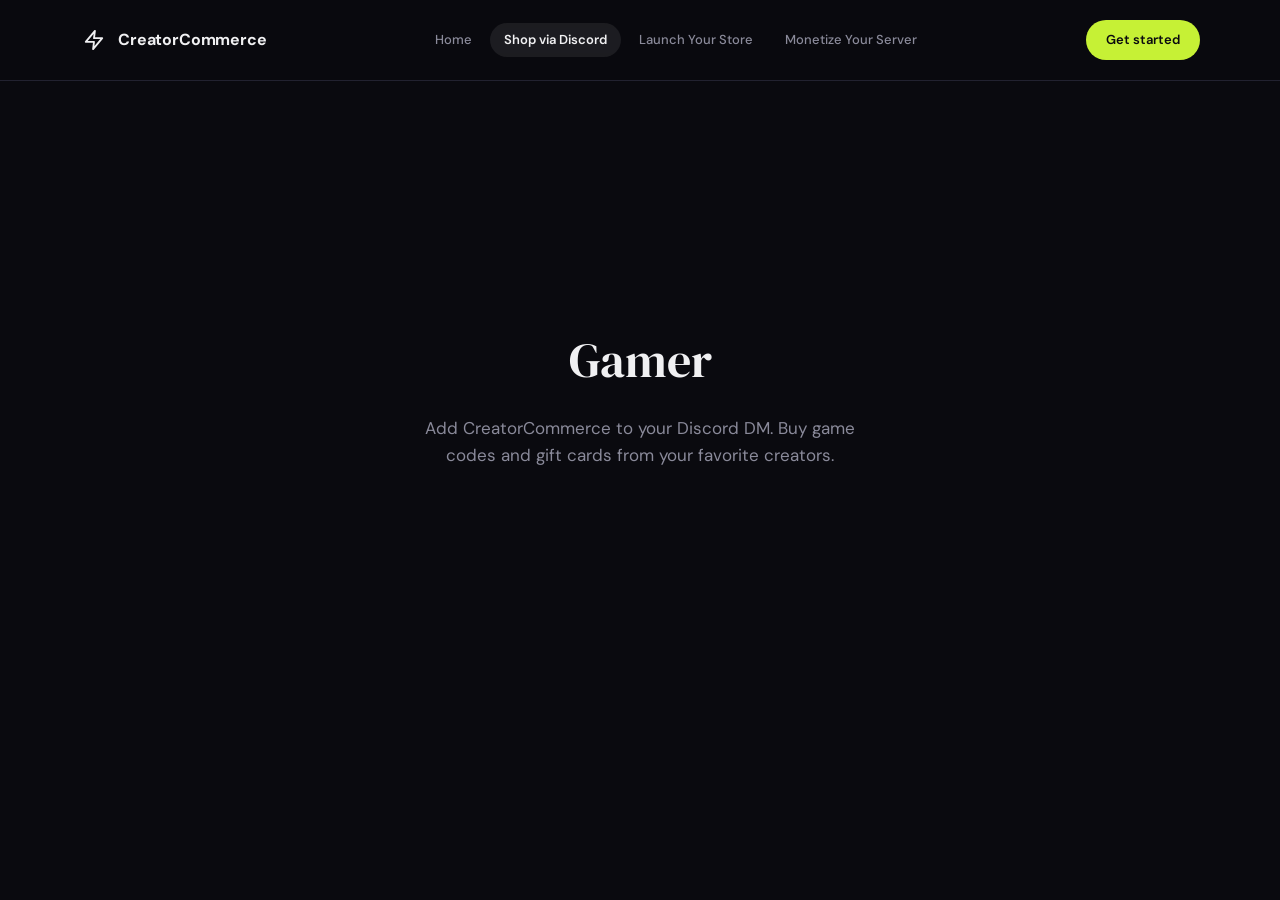
==== gamer.html @ 25c11d9e "Add multi-page navigation with mobile menu and placeholder pages Update nav to link across 4 pages (" ====
<!DOCTYPE html>
<html lang="en">
<head>
  <meta charset="UTF-8">
  <meta name="viewport" content="width=device-width, initial-scale=1.0">
  <title>Gamer — CreatorCommerce</title>
  <link rel="preconnect" href="https://fonts.googleapis.com">
  <link rel="preconnect" href="https://fonts.gstatic.com" crossorigin>
  <link href="https://fonts.googleapis.com/css2?family=DM+Sans:ital,wght@0,400;0,500;0,600;0,700;1,400&family=DM+Serif+Display&display=swap" rel="stylesheet">
  <style>
    *, *::before, *::after { box-sizing: border-box; margin: 0; padding: 0; }
    html { scroll-behavior: smooth; }
    img, svg, video { display: block; max-width: 100%; }
    button { cursor: pointer; border: none; background: none; font: inherit; color: inherit; }
    a { color: inherit; text-decoration: none; }

    :root {
      --bg: #0A0A0F; --surface: #141419; --dark: #0A0A0F;
      --text: #F0F0F2; --text-secondary: #8A8A9A; --text-muted: #55555F; --text-inverse: #0A0A0F;
      --accent: #C6F135; --accent-hover: #D4F85A; --accent-light: rgba(198,241,53,0.1);
      --border: #222230;
      --font-body: 'DM Sans', -apple-system, BlinkMacSystemFont, sans-serif;
      --font-display: 'DM Serif Display', Georgia, serif;
      --ease-out: cubic-bezier(0.16, 1, 0.3, 1);
      --radius-sm: 8px; --radius-md: 12px; --radius-full: 9999px;
    }
    body { font-family: var(--font-body); font-size: 16px; line-height: 1.6; color: var(--text); background: var(--bg); -webkit-font-smoothing: antialiased; }
    .container { max-width: 1200px; margin: 0 auto; padding: 0 24px; }
    @media (min-width: 768px) { .container { padding: 0 40px; } }

    /* NAV — dark (default) */
    .nav { --nav-bg: rgba(10,10,15,0.85); --nav-border: var(--border); --nav-text: var(--text-secondary); --nav-text-hover: var(--text); --nav-active-bg: rgba(255,255,255,0.08); --nav-brand-color: var(--text); --nav-toggle-color: var(--text); padding: 16px 0; position: sticky; top: 0; z-index: 100; background: var(--nav-bg); backdrop-filter: blur(16px); -webkit-backdrop-filter: blur(16px); border-bottom: 1px solid var(--nav-border); }
    .nav--light { --nav-bg: rgba(255,255,255,0.88); --nav-border: rgba(0,0,0,0.08); --nav-text: #555; --nav-text-hover: #111; --nav-active-bg: rgba(0,0,0,0.06); --nav-brand-color: #111; --nav-toggle-color: #111; }
    .nav-inner { display: flex; align-items: center; justify-content: space-between; height: 48px; }
    .nav-brand { display: flex; align-items: center; gap: 10px; }
    .nav-icon { width: 28px; height: 28px; display: flex; align-items: center; justify-content: center; color: var(--nav-brand-color); }
    .nav-brand-text { font-size: 16px; font-weight: 700; color: var(--nav-brand-color); letter-spacing: -0.01em; }
    .nav-links { display: none; align-items: center; gap: 4px; }
    @media (min-width: 768px) { .nav-links { display: flex; } }
    .nav-links a { font-size: 13px; font-weight: 500; color: var(--nav-text); padding: 7px 14px; border-radius: var(--radius-full); transition: color 200ms var(--ease-out), background 200ms var(--ease-out); }
    .nav-links a:hover { color: var(--nav-text-hover); background: var(--nav-active-bg); }
    .nav-links a.active { color: var(--nav-text-hover); background: var(--nav-active-bg); font-weight: 600; }
    .nav-cta { display: inline-flex; align-items: center; justify-content: center; height: 40px; padding: 0 20px; background: var(--accent); color: var(--text-inverse); font-size: 13px; font-weight: 600; border-radius: var(--radius-full); transition: background 200ms var(--ease-out), transform 200ms var(--ease-out); }
    .nav-cta:hover { background: var(--accent-hover); transform: translateY(-1px); }
    .nav-toggle { display: flex; align-items: center; justify-content: center; width: 40px; height: 40px; color: var(--nav-toggle-color); border-radius: var(--radius-sm); }
    @media (min-width: 768px) { .nav-toggle { display: none; } }

    .mobile-menu { display: none; position: fixed; inset: 0; z-index: 200; background: rgba(10,10,15,0.97); backdrop-filter: blur(24px); -webkit-backdrop-filter: blur(24px); flex-direction: column; padding: 24px; }
    .mobile-menu.is-open { display: flex; }
    .mobile-menu-header { display: flex; align-items: center; justify-content: space-between; margin-bottom: 48px; }
    .mobile-menu-close { width: 40px; height: 40px; display: flex; align-items: center; justify-content: center; color: var(--text-muted); border-radius: var(--radius-full); }
    .mobile-menu-links { display: flex; flex-direction: column; gap: 4px; }
    .mobile-menu-links a { font-size: 20px; font-weight: 500; color: var(--text-secondary); padding: 16px 20px; border-radius: var(--radius-md); transition: color 200ms, background 200ms; }
    .mobile-menu-links a:hover { color: var(--text); background: rgba(255,255,255,0.05); }
    .mobile-menu-links a.active { color: var(--text); background: rgba(255,255,255,0.08); font-weight: 600; }
    .mobile-menu-cta { margin-top: auto; display: flex; align-items: center; justify-content: center; height: 52px; background: var(--accent); color: var(--text-inverse); font-size: 15px; font-weight: 600; border-radius: var(--radius-full); }

    /* PLACEHOLDER */
    .placeholder { display: flex; flex-direction: column; align-items: center; justify-content: center; min-height: 70vh; text-align: center; padding: 48px 24px; }
    .placeholder h1 { font-family: var(--font-display); font-size: clamp(2rem, 5vw, 3rem); font-weight: 400; margin-bottom: 16px; }
    .placeholder p { font-size: 17px; color: var(--text-secondary); max-width: 440px; }
  </style>
</head>
<body>

  <nav class="nav" role="navigation" aria-label="Main navigation">
    <div class="container">
      <div class="nav-inner">
        <a href="index.html" class="nav-brand"><div class="nav-icon"><svg width="22" height="22" viewBox="0 0 24 24" fill="none" stroke="currentColor" stroke-width="2" stroke-linecap="round" stroke-linejoin="round"><polygon points="13 2 3 14 12 14 11 22 21 10 12 10 13 2"/></svg></div><div class="nav-brand-text">CreatorCommerce</div></a>
        <div class="nav-links">
          <a href="index.html">Home</a>
          <a href="gamer.html" class="active">Shop via Discord</a>
          <a href="creator-storefront.html">Launch Your Store</a>
          <a href="discord-communities.html">Monetize Your Server</a>
        </div>
        <a href="index.html#waitlist" class="nav-cta">Get started</a>
        <button class="nav-toggle" onclick="openMobileMenu()" aria-label="Open menu"><svg width="22" height="22" viewBox="0 0 24 24" fill="none" stroke="currentColor" stroke-width="2" stroke-linecap="round"><line x1="3" y1="6" x2="21" y2="6"/><line x1="3" y1="12" x2="21" y2="12"/><line x1="3" y1="18" x2="21" y2="18"/></svg></button>
      </div>
    </div>
  </nav>

  <div class="mobile-menu" id="mobileMenu">
    <div class="mobile-menu-header">
      <a href="index.html" class="nav-brand"><div class="nav-icon" style="color:var(--text)"><svg width="22" height="22" viewBox="0 0 24 24" fill="none" stroke="currentColor" stroke-width="2" stroke-linecap="round" stroke-linejoin="round"><polygon points="13 2 3 14 12 14 11 22 21 10 12 10 13 2"/></svg></div><div class="nav-brand-text" style="color:var(--text)">CreatorCommerce</div></a>
      <button class="mobile-menu-close" onclick="closeMobileMenu()" aria-label="Close menu"><svg width="24" height="24" viewBox="0 0 24 24" fill="none" stroke="currentColor" stroke-width="2" stroke-linecap="round"><line x1="18" y1="6" x2="6" y2="18"/><line x1="6" y1="6" x2="18" y2="18"/></svg></button>
    </div>
    <div class="mobile-menu-links">
      <a href="index.html">Home</a>
      <a href="gamer.html" class="active">Gamer</a>
      <a href="creator-storefront.html">Creator Storefront</a>
      <a href="discord-communities.html">Discord Communities</a>
    </div>
    <a href="index.html#waitlist" class="mobile-menu-cta" onclick="closeMobileMenu()">Get started</a>
  </div>

  <div class="placeholder">
    <h1>Gamer</h1>
    <p>Add CreatorCommerce to your Discord DM. Buy game codes and gift cards from your favorite creators.</p>
  </div>

  <script>
    function openMobileMenu() { document.getElementById('mobileMenu').classList.add('is-open'); document.body.style.overflow = 'hidden'; }
    function closeMobileMenu() { document.getElementById('mobileMenu').classList.remove('is-open'); document.body.style.overflow = ''; }
  </script>
</body>
</html>
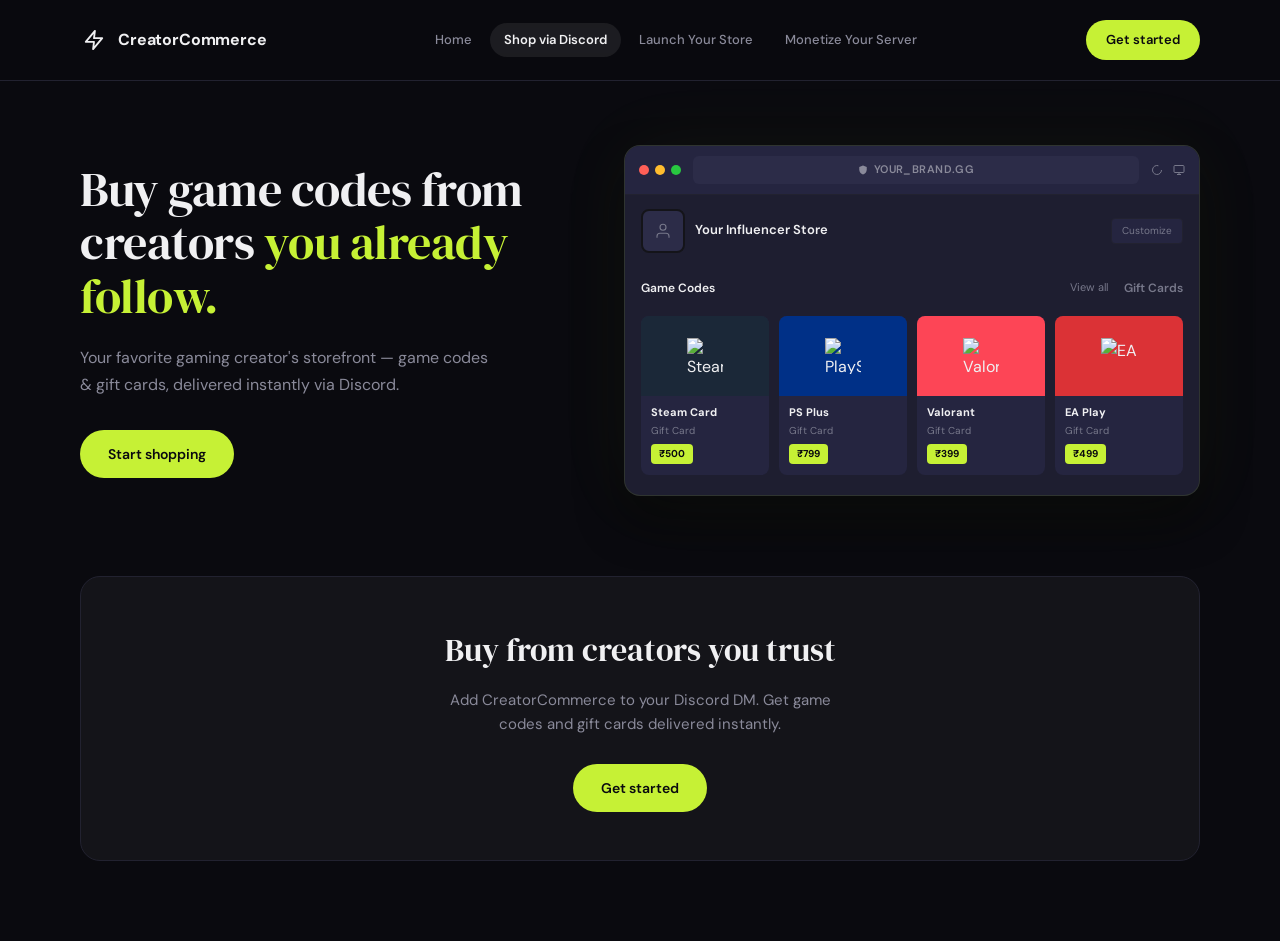
==== commit e271e99b: "Add hero section to gamer page with storefront browser mockup Split layout with headline + CTA on le" ====
--- a/gamer.html
+++ b/gamer.html
@@ -16,7 +16,7 @@
 
     :root {
       --bg: #0A0A0F; --surface: #141419; --dark: #0A0A0F;
-      --text: #F0F0F2; --text-secondary: #8A8A9A; --text-muted: #55555F; --text-inverse: #0A0A0F;
+      --text: #F0F0F2; --text-secondary: #8A8A9A; --text-muted: #77788A; --text-inverse: #0A0A0F;
       --accent: #C6F135; --accent-hover: #D4F85A; --accent-light: rgba(198,241,53,0.1);
       --border: #222230;
       --font-body: 'DM Sans', -apple-system, BlinkMacSystemFont, sans-serif;
@@ -55,10 +55,149 @@
     .mobile-menu-links a.active { color: var(--text); background: rgba(255,255,255,0.08); font-weight: 600; }
     .mobile-menu-cta { margin-top: auto; display: flex; align-items: center; justify-content: center; height: 52px; background: var(--accent); color: var(--text-inverse); font-size: 15px; font-weight: 600; border-radius: var(--radius-full); }
 
-    /* PLACEHOLDER */
-    .placeholder { display: flex; flex-direction: column; align-items: center; justify-content: center; min-height: 70vh; text-align: center; padding: 48px 24px; }
-    .placeholder h1 { font-family: var(--font-display); font-size: clamp(2rem, 5vw, 3rem); font-weight: 400; margin-bottom: 16px; }
-    .placeholder p { font-size: 17px; color: var(--text-secondary); max-width: 440px; }
+    /* HERO */
+    .hero {
+      padding: 64px 0 80px;
+    }
+    .hero-grid {
+      display: grid;
+      gap: 48px;
+      align-items: center;
+    }
+    @media (min-width: 900px) { .hero-grid { grid-template-columns: 1fr 1.2fr; gap: 64px; } }
+    .hero-text h1 {
+      font-family: var(--font-display);
+      font-size: clamp(2rem, 4.5vw, 3rem);
+      font-weight: 400;
+      line-height: 1.12;
+      letter-spacing: -0.01em;
+      margin-bottom: 20px;
+    }
+    .hero-text h1 .accent { color: var(--accent); }
+    .hero-text p {
+      font-size: 16px; line-height: 1.7;
+      color: var(--text-secondary);
+      max-width: 420px;
+      margin-bottom: 32px;
+    }
+    .hero-btn {
+      display: inline-flex; align-items: center; justify-content: center;
+      height: 48px; padding: 0 28px;
+      background: var(--accent); color: var(--text-inverse);
+      font-size: 14px; font-weight: 600;
+      border-radius: var(--radius-full);
+      transition: background 200ms var(--ease-out), transform 200ms var(--ease-out);
+    }
+    .hero-btn:hover { background: var(--accent-hover); transform: translateY(-1px); }
+
+    /* MOCK BROWSER */
+    .mock-browser {
+      background: #1E1E30;
+      border: 1px solid rgba(198,241,53,0.1);
+      border-radius: 16px;
+      overflow: hidden;
+      box-shadow: 0 0 80px rgba(198,241,53,0.05), 0 24px 48px rgba(0,0,0,0.4);
+    }
+    .mock-bar {
+      display: flex; align-items: center; gap: 12px;
+      padding: 10px 14px;
+      background: #252540;
+      border-bottom: 1px solid var(--border);
+    }
+    .mock-dots { display: flex; gap: 6px; }
+    .mock-dot { width: 10px; height: 10px; border-radius: 50%; }
+    .mock-dot.r { background: #FF5F57; }
+    .mock-dot.y { background: #FFBD2E; }
+    .mock-dot.g { background: #28C840; }
+    .mock-url {
+      flex: 1; text-align: center;
+      background: #2C2C48; padding: 5px 14px;
+      border-radius: 6px; color: var(--text-secondary);
+      font-weight: 600; font-size: 11px; letter-spacing: 0.04em;
+    }
+    .mock-url svg { display: inline-block; vertical-align: -2px; margin-right: 6px; }
+    .mock-bar-icons { display: flex; gap: 10px; color: var(--text-muted); }
+    .mock-body { padding: 0; }
+    .mock-avatar-row {
+      display: flex; align-items: center; gap: 10px;
+      padding: 14px 16px;
+    }
+    .mock-av {
+      width: 44px; height: 44px;
+      background: #2C2C48; border: 2px solid var(--surface);
+      border-radius: 8px; display: flex; align-items: center; justify-content: center;
+      color: var(--text-muted); flex-shrink: 0;
+    }
+    .mock-av-name { font-size: 13px; font-weight: 600; color: var(--text); }
+    .mock-av-edit {
+      margin-left: auto; font-size: 10px; padding: 4px 10px;
+      border: 1px solid var(--border); border-radius: 4px;
+      color: var(--text-muted); background: #252540;
+    }
+    .mock-tabs {
+      display: flex; align-items: center; gap: 16px;
+      padding: 12px 16px 8px; font-size: 12px; font-weight: 600;
+    }
+    .mock-tabs span { color: var(--text-muted); }
+    .mock-tabs span:first-child { color: var(--text); }
+    .mock-tabs .va { margin-left: auto; font-weight: 400; font-size: 11px; }
+    .mock-grid {
+      display: grid; grid-template-columns: repeat(4, 1fr);
+      gap: 10px; padding: 10px 16px 20px;
+    }
+    .mock-card { background: #252540; border-radius: 8px; overflow: hidden; }
+    .mock-card-img { height: 80px; display: flex; align-items: center; justify-content: center; }
+    .mock-card-img img { width: 36px; height: 36px; }
+    .mock-card-info { padding: 8px 10px 10px; }
+    .mock-card-name {
+      font-size: 11px; font-weight: 700; color: var(--text);
+      overflow: hidden; text-overflow: ellipsis; white-space: nowrap;
+    }
+    .mock-card-sub { font-size: 10px; color: var(--text-muted); margin-top: 2px; }
+    .mock-card-price {
+      display: inline-block; background: var(--accent); color: var(--text-inverse);
+      font-size: 10px; font-weight: 700; padding: 2px 8px;
+      border-radius: 4px; margin-top: 5px;
+    }
+    @media (max-width: 640px) {
+      .mock-grid { grid-template-columns: repeat(2, 1fr); }
+    }
+
+    /* CTA SECTION */
+    .cta-section {
+      padding: 0 24px 80px;
+      max-width: 1200px;
+      margin: 0 auto;
+      text-align: center;
+    }
+    @media (min-width: 768px) { .cta-section { padding: 0 40px 80px; } }
+    .cta-box {
+      background: var(--surface);
+      border: 1px solid var(--border);
+      border-radius: 20px;
+      padding: 48px 32px;
+    }
+    .cta-box h2 {
+      font-family: var(--font-display);
+      font-size: clamp(1.5rem, 3.5vw, 2rem);
+      font-weight: 400;
+      margin-bottom: 12px;
+    }
+    .cta-box p {
+      font-size: 15px;
+      color: var(--text-secondary);
+      max-width: 420px;
+      margin: 0 auto 28px;
+    }
+    .cta-btn {
+      display: inline-flex; align-items: center; justify-content: center;
+      height: 48px; padding: 0 28px;
+      background: var(--accent); color: var(--text-inverse);
+      font-size: 14px; font-weight: 600;
+      border-radius: var(--radius-full);
+      transition: background 200ms var(--ease-out), transform 200ms var(--ease-out);
+    }
+    .cta-btn:hover { background: var(--accent-hover); transform: translateY(-1px); }
   </style>
 </head>
 <body>
@@ -93,10 +232,85 @@
     <a href="index.html#waitlist" class="mobile-menu-cta" onclick="closeMobileMenu()">Get started</a>
   </div>
 
-  <div class="placeholder">
-    <h1>Gamer</h1>
-    <p>Add CreatorCommerce to your Discord DM. Buy game codes and gift cards from your favorite creators.</p>
-  </div>
+  <!-- HERO -->
+  <section class="hero">
+    <div class="container">
+      <div class="hero-grid">
+        <div class="hero-text">
+          <h1>Buy game codes from creators <span class="accent">you already follow.</span></h1>
+          <p>Your favorite gaming creator's storefront — game codes &amp; gift cards, delivered instantly via Discord.</p>
+          <a href="index.html#waitlist" class="hero-btn">Start shopping</a>
+        </div>
+        <div class="hero-visual">
+          <div class="mock-browser">
+            <div class="mock-bar">
+              <div class="mock-dots"><span class="mock-dot r"></span><span class="mock-dot y"></span><span class="mock-dot g"></span></div>
+              <div class="mock-url"><svg width="10" height="10" viewBox="0 0 24 24" fill="currentColor"><path d="M12 1L3 5v6c0 5.55 3.84 10.74 9 12 5.16-1.26 9-6.45 9-12V5l-9-4z"/></svg>YOUR_BRAND.GG</div>
+              <div class="mock-bar-icons">
+                <svg width="12" height="12" viewBox="0 0 24 24" fill="none" stroke="currentColor" stroke-width="2"><path d="M21 12a9 9 0 11-6.219-8.56"/></svg>
+                <svg width="12" height="12" viewBox="0 0 24 24" fill="none" stroke="currentColor" stroke-width="2"><rect x="2" y="3" width="20" height="14" rx="2"/><line x1="8" y1="21" x2="16" y2="21"/><line x1="12" y1="17" x2="12" y2="21"/></svg>
+              </div>
+            </div>
+            <div class="mock-body">
+              <div class="mock-avatar-row">
+                <div class="mock-av"><svg width="18" height="18" viewBox="0 0 24 24" fill="none" stroke="currentColor" stroke-width="1.5"><path d="M20 21v-2a4 4 0 00-4-4H8a4 4 0 00-4 4v2"/><circle cx="12" cy="7" r="4"/></svg></div>
+                <div class="mock-av-name">Your Influencer Store</div>
+                <div class="mock-av-edit">Customize</div>
+              </div>
+              <div class="mock-tabs">
+                <span>Game Codes</span>
+                <span class="va">View all</span>
+                <span>Gift Cards</span>
+              </div>
+              <div class="mock-grid">
+                <div class="mock-card">
+                  <div class="mock-card-img" style="background:#1B2838"><img src="https://cdn.simpleicons.org/steam/fff" alt="Steam" width="36" height="36"></div>
+                  <div class="mock-card-info">
+                    <div class="mock-card-name">Steam Card</div>
+                    <div class="mock-card-sub">Gift Card</div>
+                    <div class="mock-card-price">&#8377;500</div>
+                  </div>
+                </div>
+                <div class="mock-card">
+                  <div class="mock-card-img" style="background:#003087"><img src="https://cdn.simpleicons.org/playstation/fff" alt="PlayStation" width="36" height="36"></div>
+                  <div class="mock-card-info">
+                    <div class="mock-card-name">PS Plus</div>
+                    <div class="mock-card-sub">Gift Card</div>
+                    <div class="mock-card-price">&#8377;799</div>
+                  </div>
+                </div>
+                <div class="mock-card">
+                  <div class="mock-card-img" style="background:#FD4556"><img src="https://cdn.simpleicons.org/valorant/fff" alt="Valorant" width="36" height="36"></div>
+                  <div class="mock-card-info">
+                    <div class="mock-card-name">Valorant</div>
+                    <div class="mock-card-sub">Gift Card</div>
+                    <div class="mock-card-price">&#8377;399</div>
+                  </div>
+                </div>
+                <div class="mock-card">
+                  <div class="mock-card-img" style="background:#DB3236"><img src="https://cdn.simpleicons.org/ea/fff" alt="EA" width="36" height="36"></div>
+                  <div class="mock-card-info">
+                    <div class="mock-card-name">EA Play</div>
+                    <div class="mock-card-sub">Gift Card</div>
+                    <div class="mock-card-price">&#8377;499</div>
+                  </div>
+                </div>
+              </div>
+            </div>
+          </div>
+        </div>
+      </div>
+    </div>
+  </section>
+
+  <!-- CTA -->
+  <section class="cta-section">
+    <div class="cta-box">
+      <h2>Buy from creators you trust</h2>
+      <p>Add CreatorCommerce to your Discord DM. Get game codes and gift cards delivered instantly.</p>
+      <a href="index.html#waitlist" class="cta-btn">Get started</a>
+    </div>
+  </section>
 
   <script>
     function openMobileMenu() { document.getElementById('mobileMenu').classList.add('is-open'); document.body.style.overflow = 'hidden'; }
